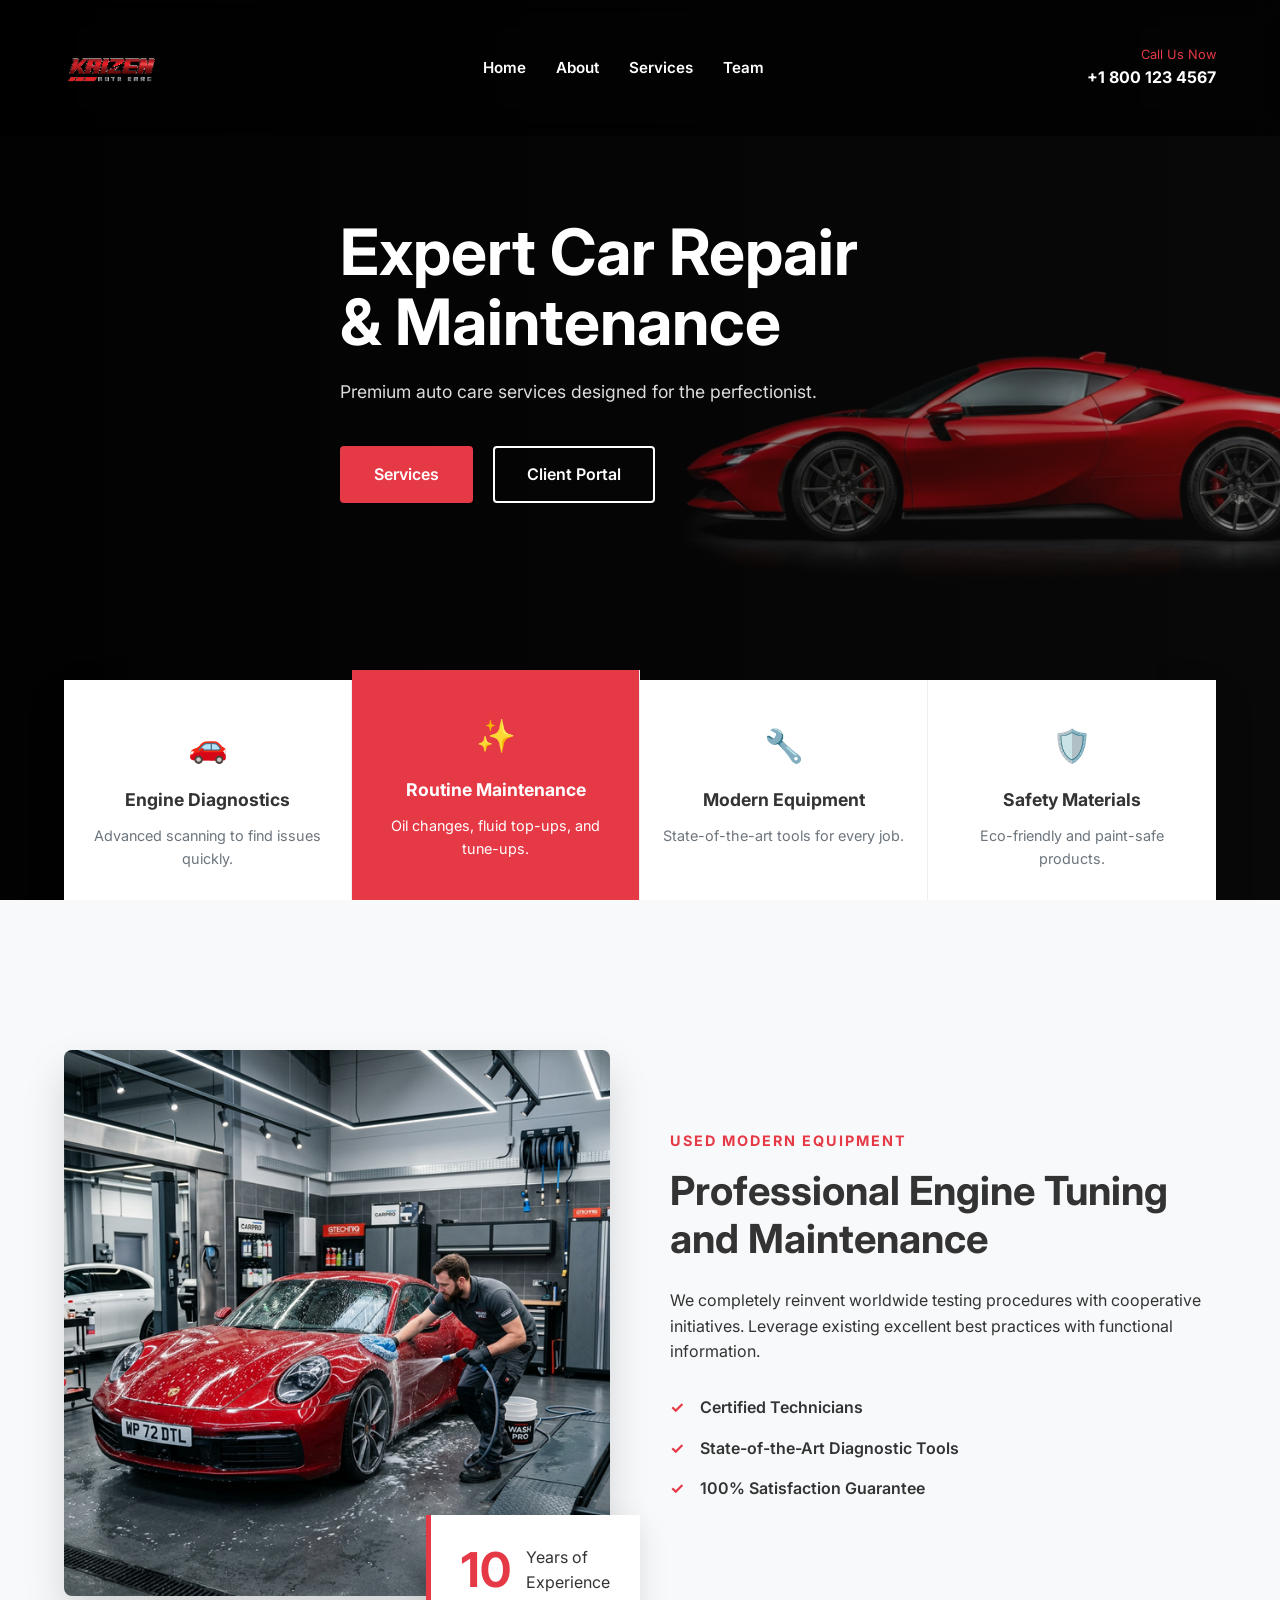
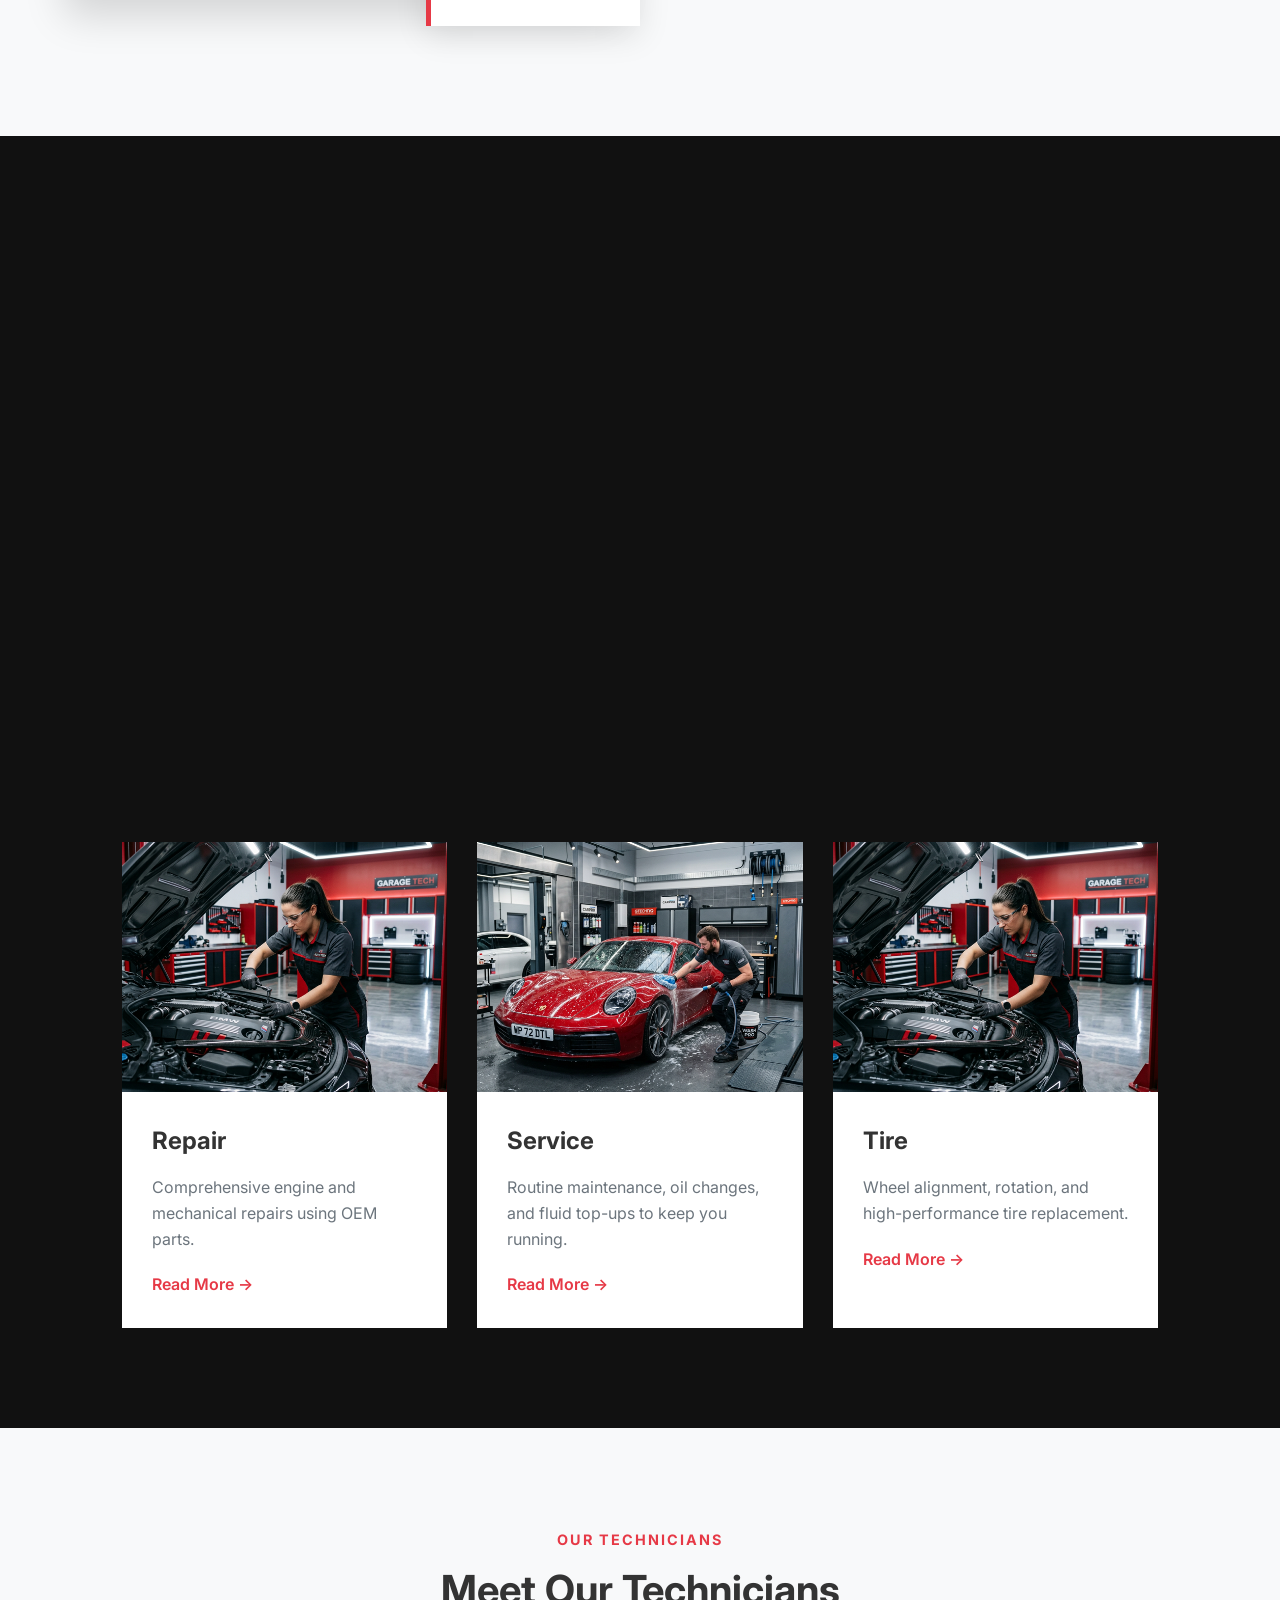
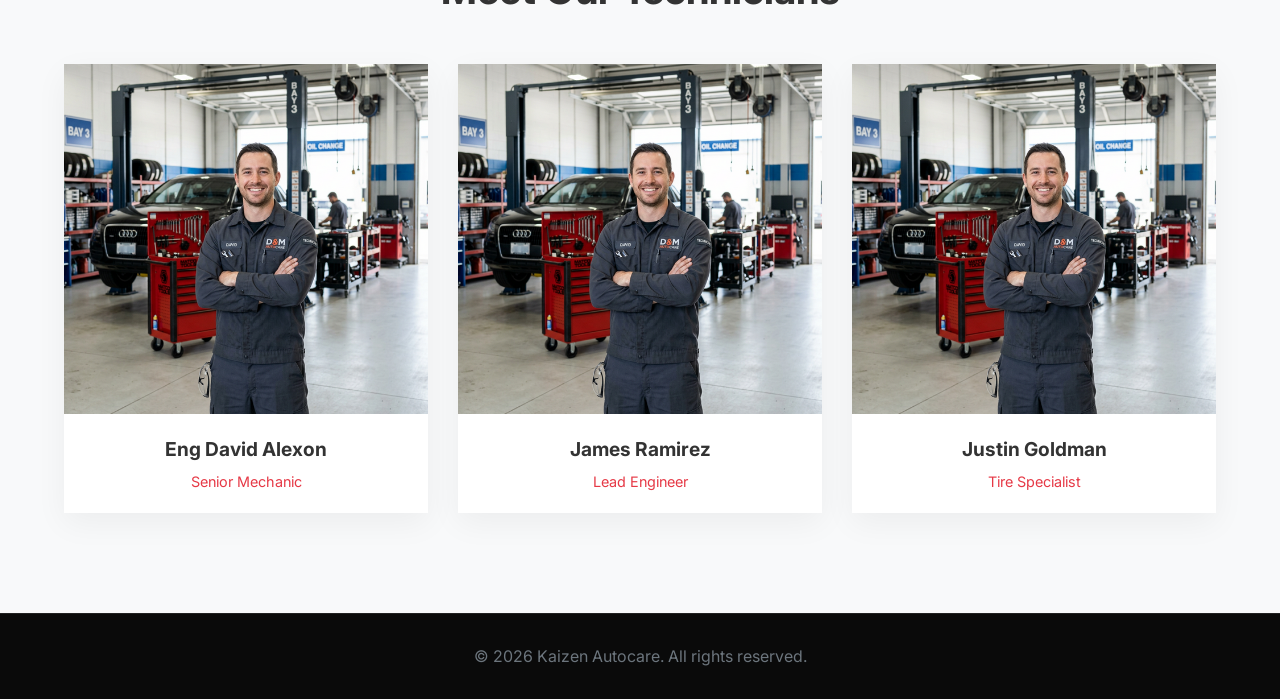
==== index.html @ e835e6e2 "Add count-up animation for years of experience badge Co-Authored-By: Claude Sonnet 4.6 <noreply@anth" ====
<!DOCTYPE html>
<html lang="en">
<head>
    <meta charset="UTF-8" />
    <meta name="viewport" content="width=device-width, initial-scale=1.0" />
    <title>Kaizen Autocare | Premium Car Service</title>
    <link href="https://fonts.googleapis.com/css2?family=Inter:wght@300;400;600;700&display=swap" rel="stylesheet">
    <link rel="stylesheet" href="./style.css">
</head>
<body>
    <!-- Navbar -->
    <nav class="navbar">
        <div class="container">
            <a href="#" class="logo"><img src="./public/logo.png" alt="Kaizen Auto Care" class="logo-img" /></a>
            <ul class="nav-links">
                <li><a href="#home">Home</a></li>
                <li><a href="#about">About</a></li>
                <li><a href="#services">Services</a></li>
                <li><a href="#team">Team</a></li>
            </ul>
            <div class="nav-contact">
                <span>Call Us Now</span>
                <strong>+1 800 123 4567</strong>
            </div>
        </div>
    </nav>

    <!-- Hero Section -->
    <header class="hero" id="home">
        <img id="motion-car" src="./public/car.png" alt="Motion Car" />
        <div class="hero-overlay"></div>
        <div class="container hero-content">
            <h1>Expert Car Repair<br/>& Maintenance</h1>
            <p>Premium auto care services designed for the perfectionist.</p>
            <div class="hero-buttons">
                <a href="#services" class="btn btn-primary">Services</a>
                <a href="#client-portal" class="btn btn-secondary">Client Portal</a>
            </div>
        </div>
        
        <!-- Feature Cards inside Hero (overlapping) -->
        <div class="container hero-features">
            <div class="feature-card">
                <div class="icon-circle">🚗</div>
                <h3>Engine Diagnostics</h3>
                <p>Advanced scanning to find issues quickly.</p>
            </div>
            <div class="feature-card active">
                <div class="icon-circle">✨</div>
                <h3>Routine Maintenance</h3>
                <p>Oil changes, fluid top-ups, and tune-ups.</p>
            </div>
            <div class="feature-card">
                <div class="icon-circle">🔧</div>
                <h3>Modern Equipment</h3>
                <p>State-of-the-art tools for every job.</p>
            </div>
            <div class="feature-card">
                <div class="icon-circle">🛡️</div>
                <h3>Safety Materials</h3>
                <p>Eco-friendly and paint-safe products.</p>
            </div>
        </div>
    </header>

    <!-- About Section -->
    <section class="about section" id="about">
        <div class="container about-grid">
            <div class="about-image">
                <img src="./public/hero.png" alt="Car Washing" />
                <div class="experience-badge">
                    <strong id="years-count">0</strong>
                    <span>Years of<br>Experience</span>
                </div>
            </div>
            <div class="about-text">
                <h4 class="section-subtitle">USED MODERN EQUIPMENT</h4>
                <h2 class="section-title">Professional Engine Tuning and Maintenance</h2>
                <p>We completely reinvent worldwide testing procedures with cooperative initiatives. Leverage existing excellent best practices with functional information.</p>
                <ul class="about-list">
                    <li>Certified Technicians</li>
                    <li>State-of-the-Art Diagnostic Tools</li>
                    <li>100% Satisfaction Guarantee</li>
                </ul>
            </div>
        </div>
    </section>

    <!-- Services Section -->
    <section class="services bg-dark" id="services">
        <div class="container">
        <video id="services-video" muted playsinline preload="auto">
            <source src="./public/hero-video-48fps.mp4" type="video/mp4">
        </video>
        <!-- Service cards below video -->
        <div class="container services-cards-wrap">
            <div class="services-grid">
                <div class="service-card">
                    <img src="./public/services.png" alt="Repair" />
                    <div class="service-info">
                        <h3>Repair</h3>
                        <p>Comprehensive engine and mechanical repairs using OEM parts.</p>
                        <a href="#" class="read-more">Read More →</a>
                    </div>
                </div>
                <div class="service-card">
                    <img src="./public/hero.png" alt="Service" />
                    <div class="service-info">
                        <h3>Service</h3>
                        <p>Routine maintenance, oil changes, and fluid top-ups to keep you running.</p>
                        <a href="#" class="read-more">Read More →</a>
                    </div>
                </div>
                <div class="service-card">
                    <img src="./public/services.png" alt="Tire" />
                    <div class="service-info">
                        <h3>Tire</h3>
                        <p>Wheel alignment, rotation, and high-performance tire replacement.</p>
                        <a href="#" class="read-more">Read More →</a>
                    </div>
                </div>
            </div>
        </div>
    </section>

    <!-- Team Section -->
    <section class="team section" id="team">
        <div class="container">
            <div class="section-header center">
                <h4 class="section-subtitle">OUR TECHNICIANS</h4>
                <h2 class="section-title">Meet Our Technicians</h2>
            </div>
            <div class="team-grid">
                <div class="team-card">
                    <img src="./public/team.png" alt="Technician" />
                    <div class="team-info">
                        <h3>Eng David Alexon</h3>
                        <p>Senior Mechanic</p>
                    </div>
                </div>
                <div class="team-card">
                    <img src="./public/team.png" alt="Technician" />
                    <div class="team-info">
                        <h3>James Ramirez</h3>
                        <p>Lead Engineer</p>
                    </div>
                </div>
                <div class="team-card">
                    <img src="./public/team.png" alt="Technician" />
                    <div class="team-info">
                        <h3>Justin Goldman</h3>
                        <p>Tire Specialist</p>
                    </div>
                </div>
            </div>
        </div>
    </section>

    <footer class="footer">
        <div class="container">
            <p>&copy; 2026 Kaizen Autocare. All rights reserved.</p>
        </div>
    </footer>

    <script type="module" src="./main.js"></script>
</body>
</html>
---- style.css ----
:root {
  --primary-color: #E63946; /* Vivid Red */
  --primary-hover: #D62828;
  --dark-bg: #111111;
  --darker-bg: #0A0A0A;
  --light-bg: #F8F9FA;
  --text-dark: #333333;
  --text-light: #FFFFFF;
  --gray: #6C757D;
  --font-main: 'Inter', sans-serif;
  --transition: all 0.3s ease;
}

* {
  margin: 0;
  padding: 0;
  box-sizing: border-box;
}

body {
  font-family: var(--font-main);
  color: var(--text-dark);
  background-color: var(--light-bg);
  line-height: 1.6;
  overflow-x: hidden;
}

a {
  text-decoration: none;
  color: inherit;
  transition: var(--transition);
}

ul {
  list-style: none;
}

img {
  max-width: 100%;
  display: block;
}

.container {
  width: 90%;
  max-width: 1200px;
  margin: 0 auto;
}

.section {
  padding: 100px 0;
}

.section-subtitle {
  color: var(--primary-color);
  font-size: 0.9rem;
  text-transform: uppercase;
  letter-spacing: 2px;
  margin-bottom: 15px;
}

.section-title {
  font-size: 2.5rem;
  font-weight: 700;
  margin-bottom: 25px;
  line-height: 1.2;
}

.center {
  text-align: center;
}

.bg-dark {
  background-color: var(--dark-bg);
}

.light-text, .light-text .section-title {
  color: var(--text-light);
}

/* Base Buttons */
.btn {
  display: inline-block;
  padding: 14px 32px;
  font-weight: 600;
  border-radius: 4px;
  cursor: pointer;
  border: 2px solid transparent;
}

.btn-primary {
  background-color: var(--primary-color);
  color: var(--text-light);
}

.btn-primary:hover {
  background-color: var(--primary-hover);
}

.btn-secondary {
  background-color: transparent;
  color: var(--text-light);
  border-color: var(--text-light);
}

.btn-secondary:hover {
  background-color: var(--text-light);
  color: var(--text-dark);
}

/* Navbar */
.navbar {
  position: absolute;
  top: 0;
  left: 0;
  width: 100%;
  z-index: 100;
  padding: 20px 0;
  background: rgba(0,0,0,0.6);
  backdrop-filter: blur(10px);
}

.navbar .container {
  display: flex;
  justify-content: space-between;
  align-items: center;
}

.logo {
  display: flex;
  align-items: center;
}

.logo-img {
  height: 96px;
  width: auto;
  display: block;
}

.nav-links {
  display: flex;
  gap: 30px;
}

.nav-links a {
  color: var(--text-light);
  font-weight: 600;
  font-size: 0.95rem;
}

.nav-links a:hover {
  color: var(--primary-color);
}

.nav-contact {
  display: flex;
  flex-direction: column;
  text-align: right;
  color: var(--text-light);
}

.nav-contact span {
  font-size: 0.8rem;
  color: var(--primary-color);
}

/* Hero Section */
.hero {
  position: relative;
  min-height: 100vh;
  display: flex;
  flex-direction: column;
  justify-content: center;
  background-color: var(--darker-bg);
  padding-top: 80px;
  padding-bottom: 100px;
  overflow: hidden;
}

#motion-car {
  position: absolute;
  top: 50%;
  right: -100px; /* Start slightly offscreen right */
  transform: translateY(-50%);
  height: 80vh; /* Scale appropriately based on viewport */
  object-fit: cover;
  z-index: 1;
  pointer-events: none;
  mix-blend-mode: screen; /* This drops the pure black background */
  opacity: 0.9;
}

/* Services video */
#services-video {
  width: 100%;
  max-height: 620px;
  object-fit: cover;
  display: block;
  margin-top: 40px;
}

.services-cards-wrap {
  padding: 80px 0 100px;
}

.hero-overlay {
  position: absolute;
  top: 0;
  left: 0;
  width: 100%;
  height: 100%;
  background: linear-gradient(to right, rgba(0,0,0,0.8) 0%, rgba(0,0,0,0.2) 100%);
  z-index: 2;
  pointer-events: none;
}

.hero-content {
  position: relative;
  z-index: 20;
  color: var(--text-light);
  max-width: 600px;
  transform: translateY(-80px); /* Lift even further up to ensure total clearance */
}

.hero h1 {
  font-size: 4rem;
  font-weight: 700;
  line-height: 1.1;
  margin-bottom: 20px;
}

.hero p {
  font-size: 1.1rem;
  margin-bottom: 40px;
  color: #DDDDDD;
}

.hero-buttons {
  display: flex;
  gap: 20px;
}

/* Feature Cards inside Hero */
.hero-features {
  position: absolute;
  bottom: -50px;
  left: 50%;
  transform: translateX(-50%);
  width: 90%;
  max-width: 1200px;
  z-index: 10;
  display: grid;
  grid-template-columns: repeat(4, 1fr);
  gap: 0;
  background: #fff;
  box-shadow: 0 15px 40px rgba(0,0,0,0.1);
}

.feature-card {
  padding: 40px 20px;
  text-align: center;
  border-right: 1px solid #EEE;
  transition: var(--transition);
}

.feature-card:last-child {
  border-right: none;
}

.feature-card.active, .feature-card:hover {
  background-color: var(--primary-color);
  color: var(--text-light);
  transform: translateY(-10px);
}

.feature-card .icon-circle {
  font-size: 2rem;
  margin-bottom: 15px;
}

.feature-card h3 {
  font-size: 1.1rem;
  margin-bottom: 10px;
}

.feature-card p {
  font-size: 0.9rem;
  color: var(--gray);
}

.feature-card.active p, .feature-card:hover p {
  color: #fff;
}

/* About Section */
.about {
  padding-top: 150px;
}

.about-grid {
  display: grid;
  grid-template-columns: 1fr 1fr;
  gap: 60px;
  align-items: center;
}

.about-image {
  position: relative;
}

.about-image img {
  border-radius: 8px;
  box-shadow: 0 20px 40px rgba(0,0,0,0.15);
}

.experience-badge {
  position: absolute;
  bottom: -30px;
  right: -30px;
  background: #fff;
  padding: 30px;
  box-shadow: 0 10px 30px rgba(0,0,0,0.1);
  display: flex;
  align-items: center;
  gap: 15px;
  border-left: 5px solid var(--primary-color);
}

.experience-badge strong {
  font-size: 3rem;
  color: var(--primary-color);
  line-height: 1;
}

.about-list {
  margin-top: 30px;
}

.about-list li {
  margin-bottom: 15px;
  position: relative;
  padding-left: 30px;
  font-weight: 600;
}

.about-list li::before {
  content: '✓';
  position: absolute;
  left: 0;
  color: var(--primary-color);
  font-weight: bold;
}

/* Services */
.services {
  position: relative;
}

.services-grid {
  display: grid;
  grid-template-columns: repeat(3, 1fr);
  gap: 30px;
  margin-top: 50px;
}

.service-card {
  background: #fff;
  color: var(--text-dark);
  opacity: 0;
  transform: translateY(50px);
  transition: opacity 0.6s ease, transform 0.6s ease, box-shadow 0.3s ease;
}

.service-card.animate-in {
  opacity: 1;
  transform: translateY(0);
}

.service-card:nth-child(1) { transition-delay: 0s; }
.service-card:nth-child(2) { transition-delay: 0.15s; }
.service-card:nth-child(3) { transition-delay: 0.3s; }

.service-card.animate-in:hover {
  box-shadow: 0 20px 40px rgba(0,0,0,0.15);
  transform: translateY(-6px);
}

.service-card img {
  width: 100%;
  height: 250px;
  object-fit: cover;
}

.service-info {
  padding: 30px;
}

.service-info h3 {
  font-size: 1.5rem;
  margin-bottom: 15px;
}

.service-info p {
  color: var(--gray);
  margin-bottom: 20px;
}

.read-more {
  color: var(--primary-color);
  font-weight: 600;
}

.read-more:hover {
  text-decoration: underline;
}

/* Team */
.team-grid {
  display: grid;
  grid-template-columns: repeat(3, 1fr);
  gap: 30px;
  margin-top: 50px;
}

.team-card {
  background: #fff;
  box-shadow: 0 10px 30px rgba(0,0,0,0.05);
  text-align: center;
  transition: var(--transition);
}

.team-card:hover {
  transform: translateY(-10px);
}

.team-card img {
  width: 100%;
  height: 350px;
  object-fit: cover;
}

.team-info {
  padding: 20px;
}

.team-info h3 {
  font-size: 1.2rem;
  margin-bottom: 5px;
}

.team-info p {
  color: var(--primary-color);
  font-size: 0.9rem;
}

/* Footer */
.footer {
  background: var(--darker-bg);
  padding: 30px 0;
  text-align: center;
  color: var(--gray);
  border-top: 1px solid #222;
}

/* Responsive */
@media (max-width: 900px) {
  .about-grid, .services-grid, .team-grid {
    grid-template-columns: 1fr;
  }
  .hero-features {
    display: none;
  }
}

@media (max-width: 600px) {
  .hero h1 {
    font-size: clamp(2rem, 10vw, 3rem);
    line-height: 1.15;
  }
}
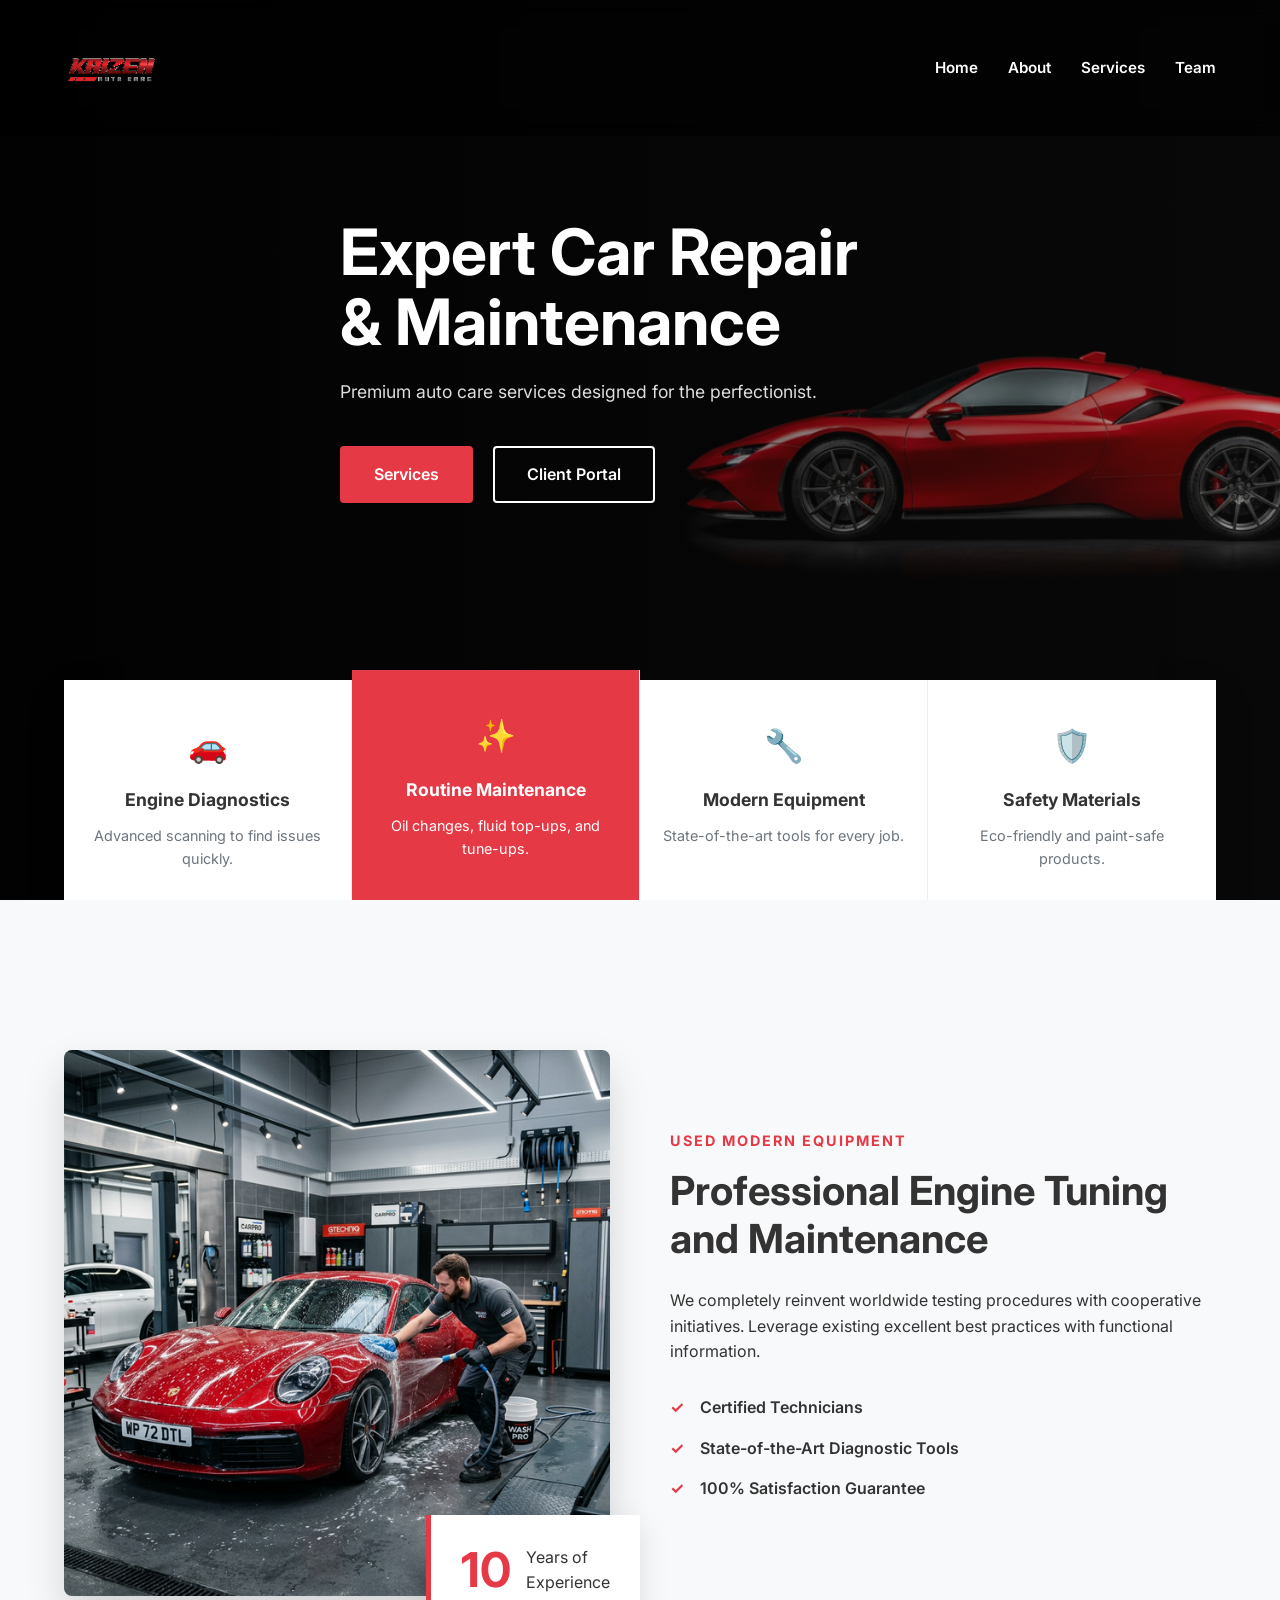
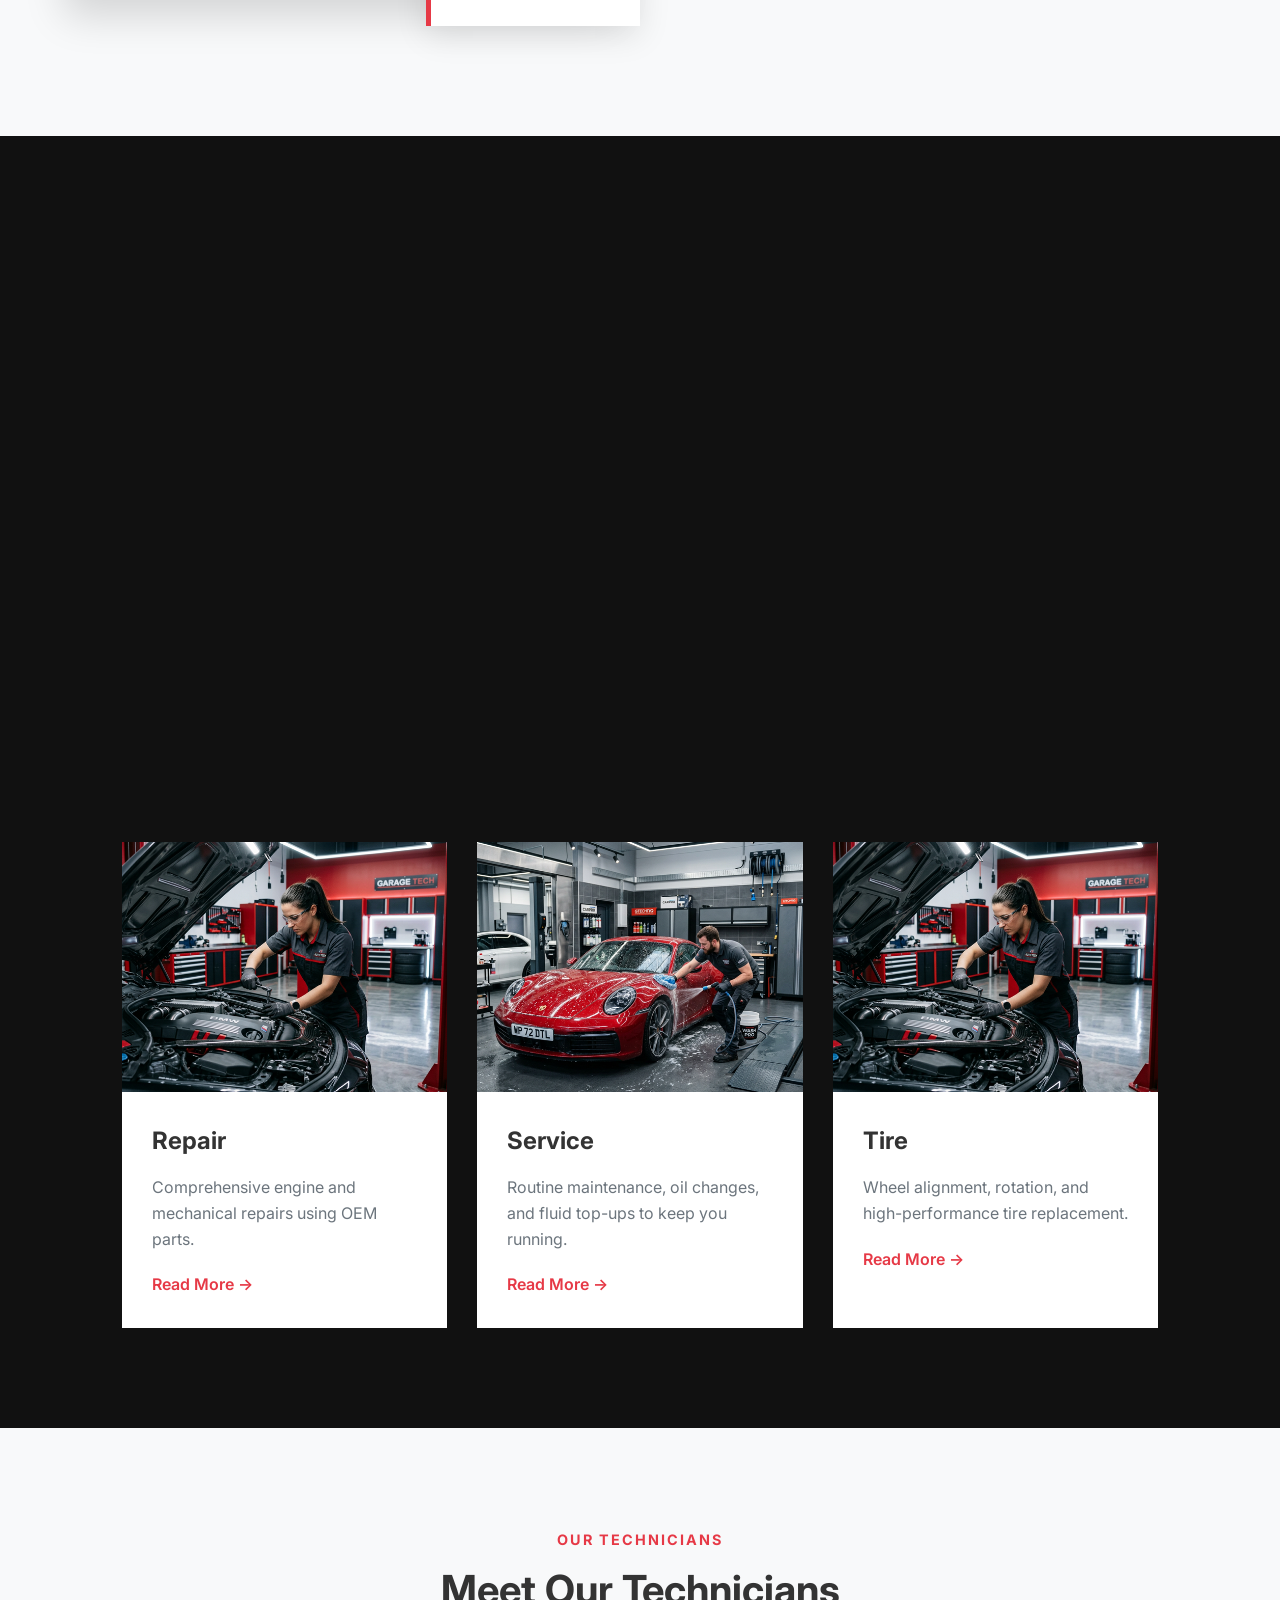
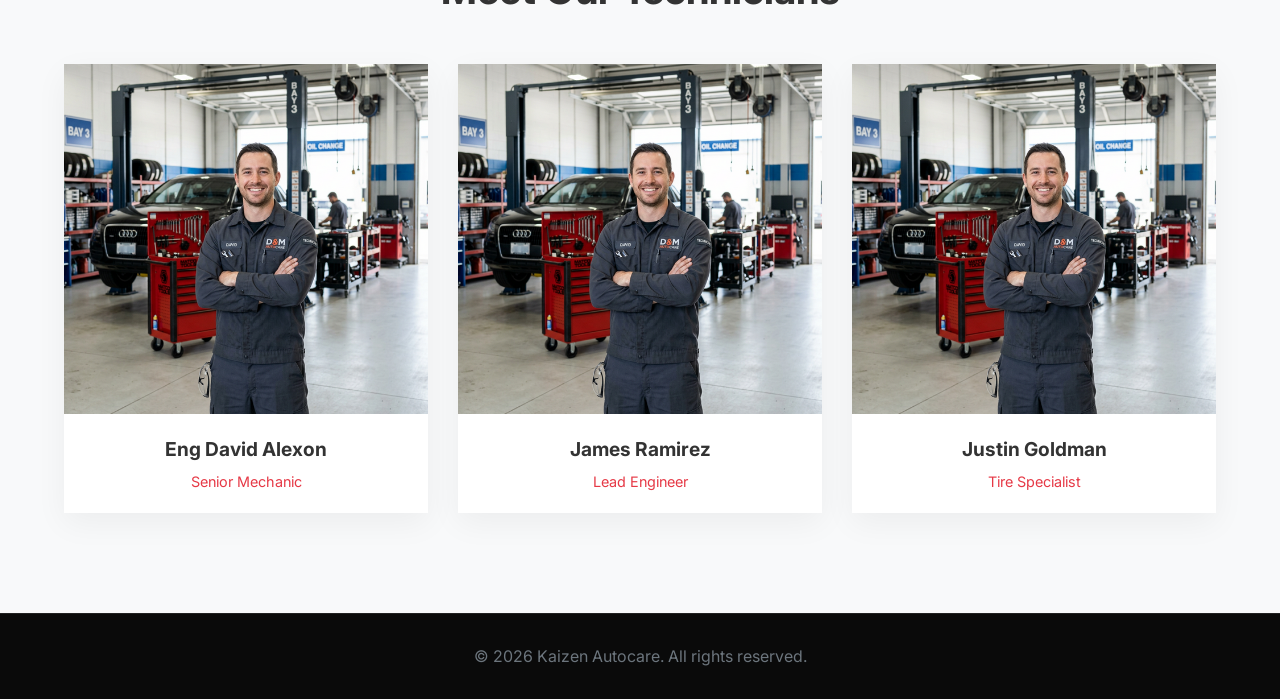
==== commit 9fba5acc: "Fix mobile hero layout and remove nav phone number - Hero section now fills full viewport on mobile " ====
--- a/index.html
+++ b/index.html
@@ -18,10 +18,6 @@
                 <li><a href="#services">Services</a></li>
                 <li><a href="#team">Team</a></li>
             </ul>
-            <div class="nav-contact">
-                <span>Call Us Now</span>
-                <strong>+1 800 123 4567</strong>
-            </div>
         </div>
     </nav>
 
@@ -34,7 +30,7 @@
             <p>Premium auto care services designed for the perfectionist.</p>
             <div class="hero-buttons">
                 <a href="#services" class="btn btn-primary">Services</a>
-                <a href="#client-portal" class="btn btn-secondary">Client Portal</a>
+                <a href="./portal/index.html" class="btn btn-secondary">Client Portal</a>
             </div>
         </div>
         
--- a/style.css
+++ b/style.css
@@ -167,6 +167,7 @@
 .hero {
   position: relative;
   min-height: 100vh;
+  min-height: 100svh;
   display: flex;
   flex-direction: column;
   justify-content: center;
@@ -471,9 +472,34 @@
   }
 }
 
-@media (max-width: 600px) {
+@media (max-width: 768px) {
+  .hero {
+    min-height: 100vh;
+    min-height: 100svh;
+    padding-top: 0;
+    padding-bottom: 0;
+    justify-content: center;
+  }
+
+  .hero-content {
+    transform: none;
+    padding: 100px 0 60px;
+  }
+
   .hero h1 {
     font-size: clamp(2rem, 10vw, 3rem);
     line-height: 1.15;
   }
-}
+
+  #motion-car {
+    height: 50vh;
+    right: -60px;
+    top: auto;
+    bottom: 0;
+    transform: none;
+  }
+
+  .nav-contact {
+    display: none;
+  }
+}
